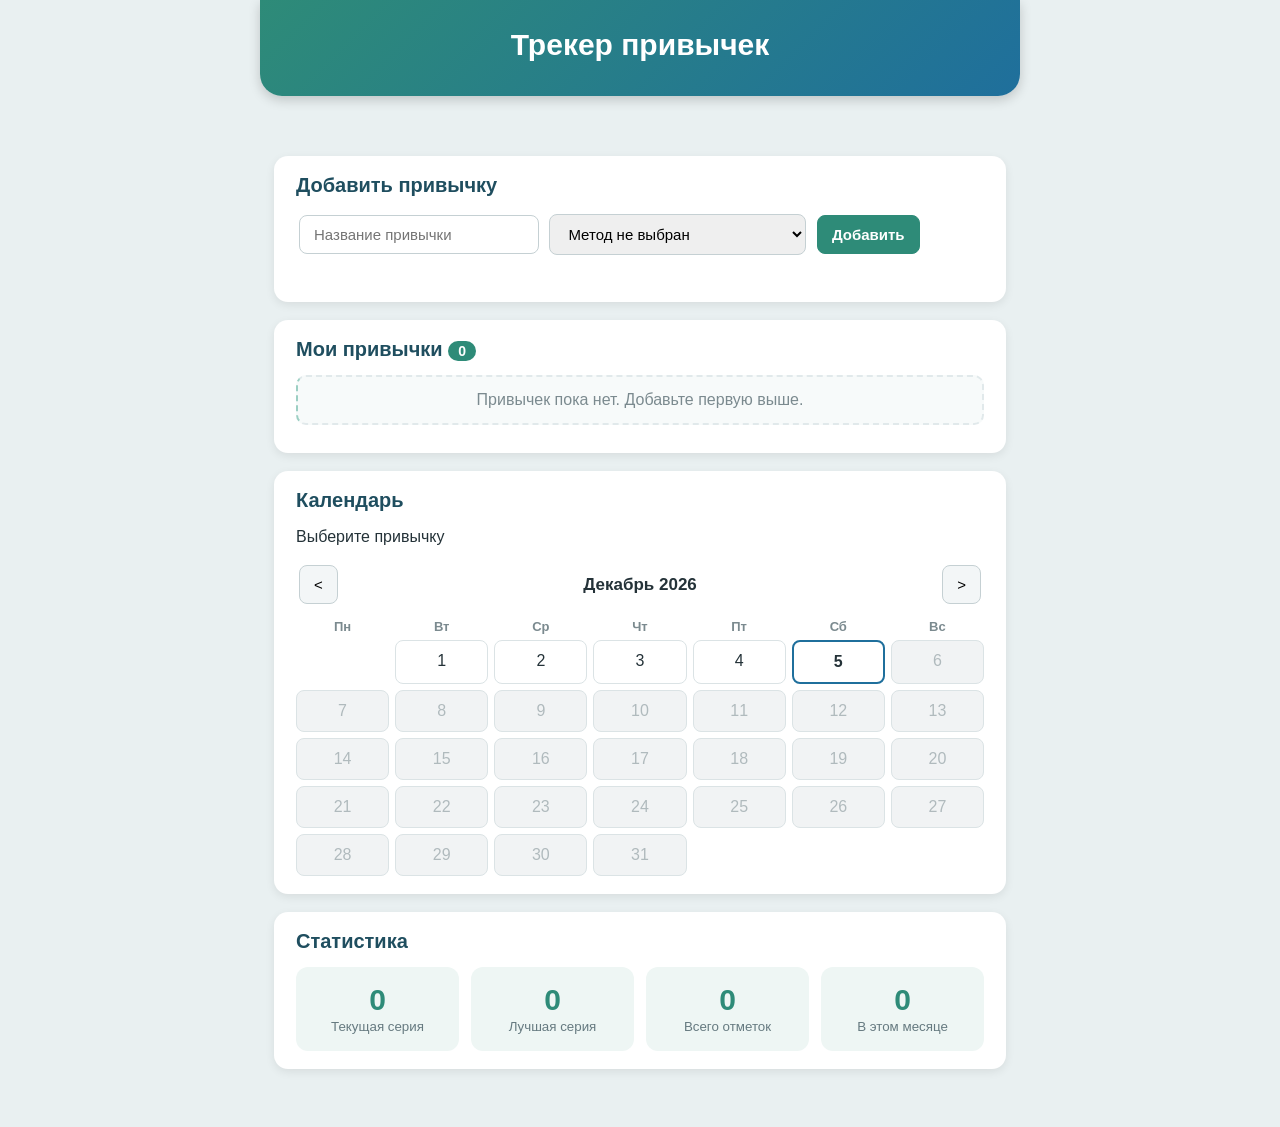
==== Трекер/index.html @ 3b35786d "Add files via upload" ====
<!DOCTYPE html>
<html lang="ru">
<head>
  <meta charset="UTF-8">
  <meta name="viewport" content="width=device-width, initial-scale=1">
  <title>Трекер привычек</title>
  <link rel="stylesheet" href="style.css">
</head>
<body>
  <header>
    <h1>Трекер привычек</h1>
    
  </header>

  <p id="message"></p>

  <main>
    <section class="box">
      <h2>Добавить привычку</h2>
      <form id="habit-form">
        <input type="text" id="habit-name" placeholder="Название привычки">
        <select id="habit-method">
          <option value="">Метод не выбран</option>
          <option value="Триггер">Триггер (привязка к событию)</option>
          <option value="Правило двух минут">Правило двух минут</option>
          <option value="Стэкинг">Стэкинг привычек</option>
          <option value="Награда">Награда после действия</option>
        </select>
        <button type="submit" class="main-btn">Добавить</button>
      </form>
      <p id="name-error" class="error"></p>
    </section>

    <section class="box">
      <h2>Мои привычки <span id="habit-count" class="badge">0</span></h2>
      <ul id="habit-list"></ul>
    </section>

    <section class="box">
      <h2>Календарь</h2>
      <p id="habit-title">Выберите привычку</p>
      <div class="cal-nav">
        <button id="prev">&lt;</button>
        <span id="month-title"></span>
        <button id="next">&gt;</button>
      </div>
      <div id="calendar"></div>
    </section>

    <section class="box">
      <h2>Статистика</h2>
      <div class="stats">
        <div class="stat"><span id="current">0</span><small>Текущая серия</small></div>
        <div class="stat"><span id="best">0</span><small>Лучшая серия</small></div>
        <div class="stat"><span id="total">0</span><small>Всего отметок</small></div>
        <div class="stat"><span id="month-count">0</span><small>В этом месяце</small></div>
      </div>
    </section>

    
      </ul>
    </section>
  </main>

  <script src="script.js"></script>
</body>
</html>
---- Трекер/style.css ----
* {
  box-sizing: border-box;
}

body {
  font-family: "Segoe UI", Arial, sans-serif;
  max-width: 760px;
  margin: 0 auto;
  padding: 0 14px 40px;
  background: #e9f0f1;
  color: #243238;
}

header {
  text-align: center;
  background: linear-gradient(135deg, #2e8b78, #1f6f9c);
  color: #fff;
  padding: 28px 10px;
  margin: 0 -14px 22px;
  border-radius: 0 0 22px 22px;
  box-shadow: 0 4px 12px rgba(0, 0, 0, 0.18);
}

header h1 {
  margin: 0 0 6px;
  font-size: 30px;
}

header p {
  margin: 0;
  opacity: 0.9;
}

.box {
  background: #fff;
  border-radius: 14px;
  padding: 18px 22px;
  margin-bottom: 18px;
  box-shadow: 0 3px 10px rgba(0, 0, 0, 0.08);
}

.box h2 {
  margin: 0 0 14px;
  font-size: 20px;
  color: #1f4e5f;
}

input, select, button {
  padding: 10px 14px;
  margin: 3px;
  font-size: 15px;
  font-family: inherit;
  border: 1px solid #c5d0d3;
  border-radius: 8px;
  outline: none;
}

input:focus, select:focus {
  border-color: #2e8b78;
  box-shadow: 0 0 0 3px rgba(46, 139, 120, 0.2);
}

#habit-name {
  width: 240px;
  max-width: 100%;
}

button {
  cursor: pointer;
  background: #f3f6f7;
  transition: background 0.15s, transform 0.1s;
}

button:hover {
  background: #e1e9eb;
}

button:active {
  transform: scale(0.97);
}

.main-btn {
  background: #2e8b78;
  color: #fff;
  border-color: #2e8b78;
  font-weight: bold;
}

.main-btn:hover {
  background: #247060;
}

.error {
  color: #d32f2f;
  min-height: 20px;
  margin: 6px 0 0;
}

#message {
  text-align: center;
  color: #2e7d32;
  min-height: 22px;
  font-weight: bold;
}

.badge {
  background: #2e8b78;
  color: #fff;
  font-size: 14px;
  padding: 2px 10px;
  border-radius: 12px;
  vertical-align: middle;
}

/* список привычек */
#habit-list {
  list-style: none;
  padding: 0;
  margin: 0;
}

#habit-list li {
  display: flex;
  justify-content: space-between;
  align-items: center;
  flex-wrap: wrap;
  gap: 10px;
  padding: 14px 16px;
  margin-bottom: 10px;
  background: #f7fafa;
  border: 2px solid #e1e9eb;
  border-left: 6px solid #9ccfc3;
  border-radius: 10px;
  cursor: pointer;
  transition: box-shadow 0.15s, border-color 0.15s;
}

#habit-list li:hover {
  box-shadow: 0 3px 8px rgba(0, 0, 0, 0.1);
}

#habit-list li.active {
  background: #e6f4f1;
  border-color: #2e8b78;
}

#habit-list li.empty {
  color: #7b8a8f;
  cursor: default;
  border-style: dashed;
  border-left-width: 2px;
  justify-content: center;
}

.habit-name {
  font-weight: bold;
  font-size: 17px;
}

.habit-info {
  color: #667a80;
  font-size: 13px;
  margin-top: 4px;
}

.habit-buttons {
  display: flex;
  align-items: center;
}

.today-btn.done {
  background: #4caf50;
  color: #fff;
  border-color: #4caf50;
}

.del-btn {
  color: #d32f2f;
}

.del-btn:hover {
  background: #fdeaea;
}

/* календарь */
.cal-nav {
  display: flex;
  justify-content: space-between;
  align-items: center;
  font-weight: bold;
  font-size: 17px;
}

#calendar {
  display: grid;
  grid-template-columns: repeat(7, 1fr);
  gap: 6px;
  margin-top: 12px;
}

.day-name {
  text-align: center;
  font-weight: bold;
  font-size: 13px;
  color: #7b8a8f;
}

.day {
  text-align: center;
  padding: 11px 0;
  border: 1px solid #dbe3e5;
  border-radius: 8px;
  cursor: pointer;
  background: #fff;
  transition: background 0.15s;
}

.day:hover {
  background: #e6f4f1;
}

.day.done {
  background: #2e8b78;
  color: #fff;
  border-color: #2e8b78;
}

.day.today {
  border: 2px solid #1f6f9c;
  font-weight: bold;
}

.day.future {
  background: #f1f3f4;
  color: #b0babd;
  cursor: not-allowed;
}

/* статистика */
.stats {
  display: grid;
  grid-template-columns: repeat(4, 1fr);
  gap: 12px;
}

.stat {
  text-align: center;
  background: #eef6f4;
  border-radius: 12px;
  padding: 16px 4px;
}

.stat span {
  display: block;
  font-size: 30px;
  font-weight: bold;
  color: #2e8b78;
}

.stat small {
  color: #667a80;
}

.methods {
  padding-left: 20px;
  margin: 0;
}

.methods li {
  margin-bottom: 8px;
  line-height: 1.4;
}

@media (max-width: 520px) {
  .stats {
    grid-template-columns: repeat(2, 1fr);
  }
}
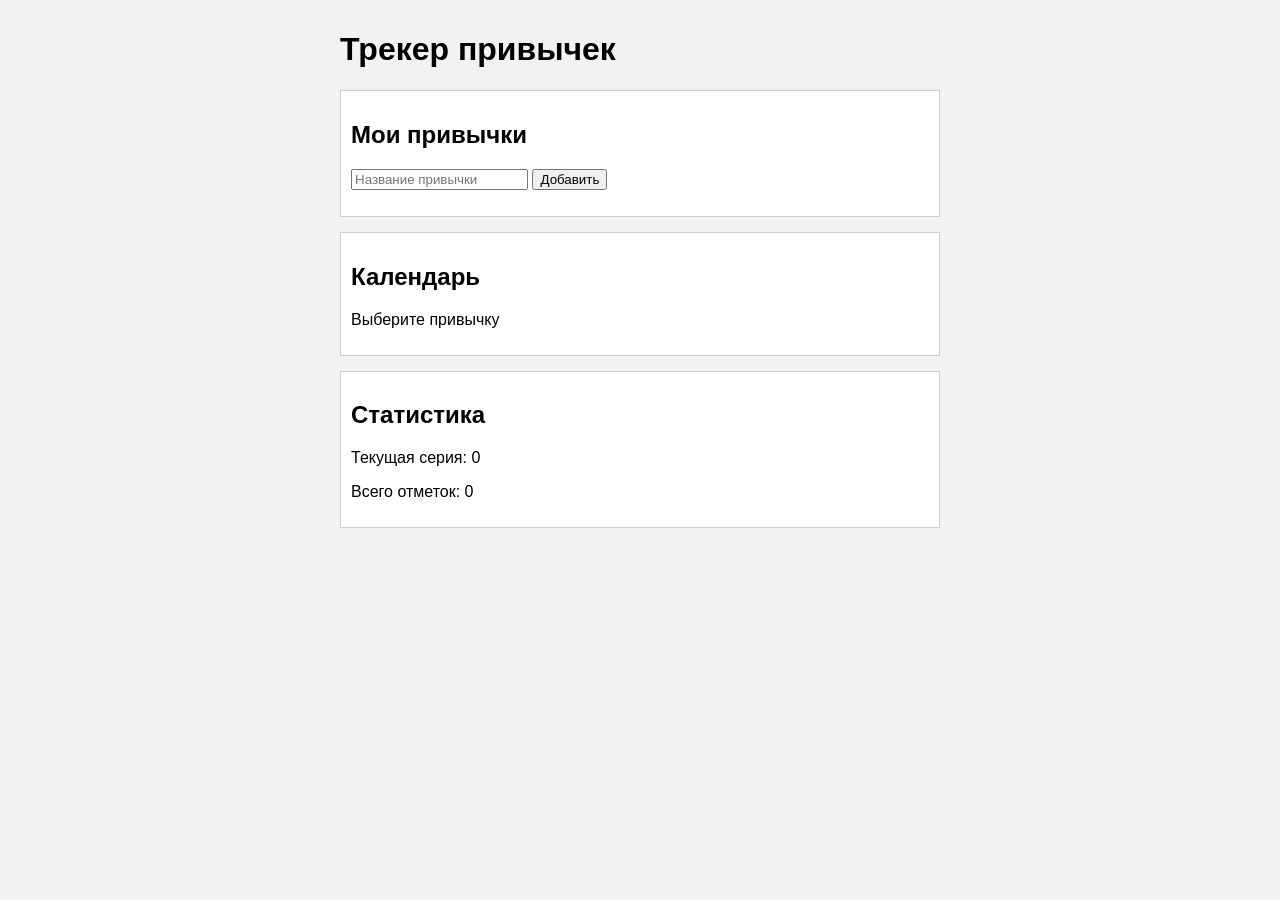
==== commit 45d7c081: "Add files via upload" ====
--- a/Трекер/index.html
+++ b/Трекер/index.html
@@ -2,65 +2,36 @@
 <html lang="ru">
 <head>
   <meta charset="UTF-8">
-  <meta name="viewport" content="width=device-width, initial-scale=1">
   <title>Трекер привычек</title>
   <link rel="stylesheet" href="style.css">
 </head>
 <body>
-  <header>
-    <h1>Трекер привычек</h1>
-    
-  </header>
-
+  <h1>Трекер привычек</h1>
   <p id="message"></p>
 
-  <main>
-    <section class="box">
-      <h2>Добавить привычку</h2>
-      <form id="habit-form">
-        <input type="text" id="habit-name" placeholder="Название привычки">
-        <select id="habit-method">
-          <option value="">Метод не выбран</option>
-          <option value="Триггер">Триггер (привязка к событию)</option>
-          <option value="Правило двух минут">Правило двух минут</option>
-          <option value="Стэкинг">Стэкинг привычек</option>
-          <option value="Награда">Награда после действия</option>
-        </select>
-        <button type="submit" class="main-btn">Добавить</button>
-      </form>
-      <p id="name-error" class="error"></p>
-    </section>
+  <div class="box">
+    <h2>Мои привычки</h2>
+    <form id="habit-form">
+      <input type="text" id="habit-name" placeholder="Название привычки">
+      <button type="submit">Добавить</button>
+    </form>
+    <p id="name-error" class="error"></p>
+    <ul id="habit-list"></ul>
+  </div>
 
-    <section class="box">
-      <h2>Мои привычки <span id="habit-count" class="badge">0</span></h2>
-      <ul id="habit-list"></ul>
-    </section>
+  <div class="box">
+    <h2>Календарь </h2>
+    <p id="habit-title">Выберите привычку</p>
+    <div id="calendar"></div>
+  </div>
 
-    <section class="box">
-      <h2>Календарь</h2>
-      <p id="habit-title">Выберите привычку</p>
-      <div class="cal-nav">
-        <button id="prev">&lt;</button>
-        <span id="month-title"></span>
-        <button id="next">&gt;</button>
-      </div>
-      <div id="calendar"></div>
-    </section>
+  <div class="box">
+    <h2>Статистика</h2>
+    <p>Текущая серия: <span id="streak">0</span></p>
+    <p>Всего отметок: <span id="total">0</span></p>
+  </div>
 
-    <section class="box">
-      <h2>Статистика</h2>
-      <div class="stats">
-        <div class="stat"><span id="current">0</span><small>Текущая серия</small></div>
-        <div class="stat"><span id="best">0</span><small>Лучшая серия</small></div>
-        <div class="stat"><span id="total">0</span><small>Всего отметок</small></div>
-        <div class="stat"><span id="month-count">0</span><small>В этом месяце</small></div>
-      </div>
-    </section>
-
-    
-      </ul>
-    </section>
-  </main>
+  
 
   <script src="script.js"></script>
 </body>
--- a/Трекер/style.css
+++ b/Трекер/style.css
@@ -1,278 +1,53 @@
-* {
-  box-sizing: border-box;
-}
-
 body {
-  font-family: "Segoe UI", Arial, sans-serif;
-  max-width: 760px;
+  font-family: Arial, sans-serif;
+  background: #f2f2f2;
+  max-width: 600px;
   margin: 0 auto;
-  padding: 0 14px 40px;
-  background: #e9f0f1;
-  color: #243238;
-}
-
-header {
-  text-align: center;
-  background: linear-gradient(135deg, #2e8b78, #1f6f9c);
-  color: #fff;
-  padding: 28px 10px;
-  margin: 0 -14px 22px;
-  border-radius: 0 0 22px 22px;
-  box-shadow: 0 4px 12px rgba(0, 0, 0, 0.18);
-}
-
-header h1 {
-  margin: 0 0 6px;
-  font-size: 30px;
-}
-
-header p {
-  margin: 0;
-  opacity: 0.9;
+  padding: 10px;
 }
 
 .box {
-  background: #fff;
-  border-radius: 14px;
-  padding: 18px 22px;
-  margin-bottom: 18px;
-  box-shadow: 0 3px 10px rgba(0, 0, 0, 0.08);
-}
-
-.box h2 {
-  margin: 0 0 14px;
-  font-size: 20px;
-  color: #1f4e5f;
-}
-
-input, select, button {
-  padding: 10px 14px;
-  margin: 3px;
-  font-size: 15px;
-  font-family: inherit;
-  border: 1px solid #c5d0d3;
-  border-radius: 8px;
-  outline: none;
-}
-
-input:focus, select:focus {
-  border-color: #2e8b78;
-  box-shadow: 0 0 0 3px rgba(46, 139, 120, 0.2);
-}
-
-#habit-name {
-  width: 240px;
-  max-width: 100%;
-}
-
-button {
-  cursor: pointer;
-  background: #f3f6f7;
-  transition: background 0.15s, transform 0.1s;
-}
-
-button:hover {
-  background: #e1e9eb;
-}
-
-button:active {
-  transform: scale(0.97);
-}
-
-.main-btn {
-  background: #2e8b78;
-  color: #fff;
-  border-color: #2e8b78;
-  font-weight: bold;
-}
-
-.main-btn:hover {
-  background: #247060;
+  background: white;
+  border: 1px solid #ccc;
+  padding: 10px;
+  margin-bottom: 15px;
 }
 
 .error {
-  color: #d32f2f;
-  min-height: 20px;
-  margin: 6px 0 0;
+  color: red;
 }
 
 #message {
-  text-align: center;
-  color: #2e7d32;
-  min-height: 22px;
-  font-weight: bold;
+  color: green;
 }
 
-.badge {
-  background: #2e8b78;
-  color: #fff;
-  font-size: 14px;
-  padding: 2px 10px;
-  border-radius: 12px;
-  vertical-align: middle;
+li {
+  cursor: pointer;
+  margin: 5px 0;
 }
 
-/* список привычек */
-#habit-list {
-  list-style: none;
-  padding: 0;
-  margin: 0;
-}
-
-#habit-list li {
-  display: flex;
-  justify-content: space-between;
-  align-items: center;
-  flex-wrap: wrap;
-  gap: 10px;
-  padding: 14px 16px;
-  margin-bottom: 10px;
-  background: #f7fafa;
-  border: 2px solid #e1e9eb;
-  border-left: 6px solid #9ccfc3;
-  border-radius: 10px;
-  cursor: pointer;
-  transition: box-shadow 0.15s, border-color 0.15s;
-}
-
-#habit-list li:hover {
-  box-shadow: 0 3px 8px rgba(0, 0, 0, 0.1);
-}
-
-#habit-list li.active {
-  background: #e6f4f1;
-  border-color: #2e8b78;
-}
-
-#habit-list li.empty {
-  color: #7b8a8f;
-  cursor: default;
-  border-style: dashed;
-  border-left-width: 2px;
-  justify-content: center;
-}
-
-.habit-name {
+li.active {
   font-weight: bold;
-  font-size: 17px;
-}
-
-.habit-info {
-  color: #667a80;
-  font-size: 13px;
-  margin-top: 4px;
-}
-
-.habit-buttons {
-  display: flex;
-  align-items: center;
-}
-
-.today-btn.done {
-  background: #4caf50;
-  color: #fff;
-  border-color: #4caf50;
-}
-
-.del-btn {
-  color: #d32f2f;
-}
-
-.del-btn:hover {
-  background: #fdeaea;
-}
-
-/* календарь */
-.cal-nav {
-  display: flex;
-  justify-content: space-between;
-  align-items: center;
-  font-weight: bold;
-  font-size: 17px;
+  color: green;
 }
 
 #calendar {
   display: grid;
   grid-template-columns: repeat(7, 1fr);
-  gap: 6px;
-  margin-top: 12px;
+  gap: 3px;
+  margin-top: 10px;
 }
 
-.day-name {
-  text-align: center;
-  font-weight: bold;
-  font-size: 13px;
-  color: #7b8a8f;
+#calendar button {
+  padding: 8px 0;
 }
 
-.day {
-  text-align: center;
-  padding: 11px 0;
-  border: 1px solid #dbe3e5;
-  border-radius: 8px;
-  cursor: pointer;
-  background: #fff;
-  transition: background 0.15s;
+#calendar button.marked {
+  background: green;
+  color: white;
 }
 
-.day:hover {
-  background: #e6f4f1;
+#calendar button.future {
+  color: #aaa;
 }
 
-.day.done {
-  background: #2e8b78;
-  color: #fff;
-  border-color: #2e8b78;
-}
-
-.day.today {
-  border: 2px solid #1f6f9c;
-  font-weight: bold;
-}
-
-.day.future {
-  background: #f1f3f4;
-  color: #b0babd;
-  cursor: not-allowed;
-}
-
-/* статистика */
-.stats {
-  display: grid;
-  grid-template-columns: repeat(4, 1fr);
-  gap: 12px;
-}
-
-.stat {
-  text-align: center;
-  background: #eef6f4;
-  border-radius: 12px;
-  padding: 16px 4px;
-}
-
-.stat span {
-  display: block;
-  font-size: 30px;
-  font-weight: bold;
-  color: #2e8b78;
-}
-
-.stat small {
-  color: #667a80;
-}
-
-.methods {
-  padding-left: 20px;
-  margin: 0;
-}
-
-.methods li {
-  margin-bottom: 8px;
-  line-height: 1.4;
-}
-
-@media (max-width: 520px) {
-  .stats {
-    grid-template-columns: repeat(2, 1fr);
-  }
-}
